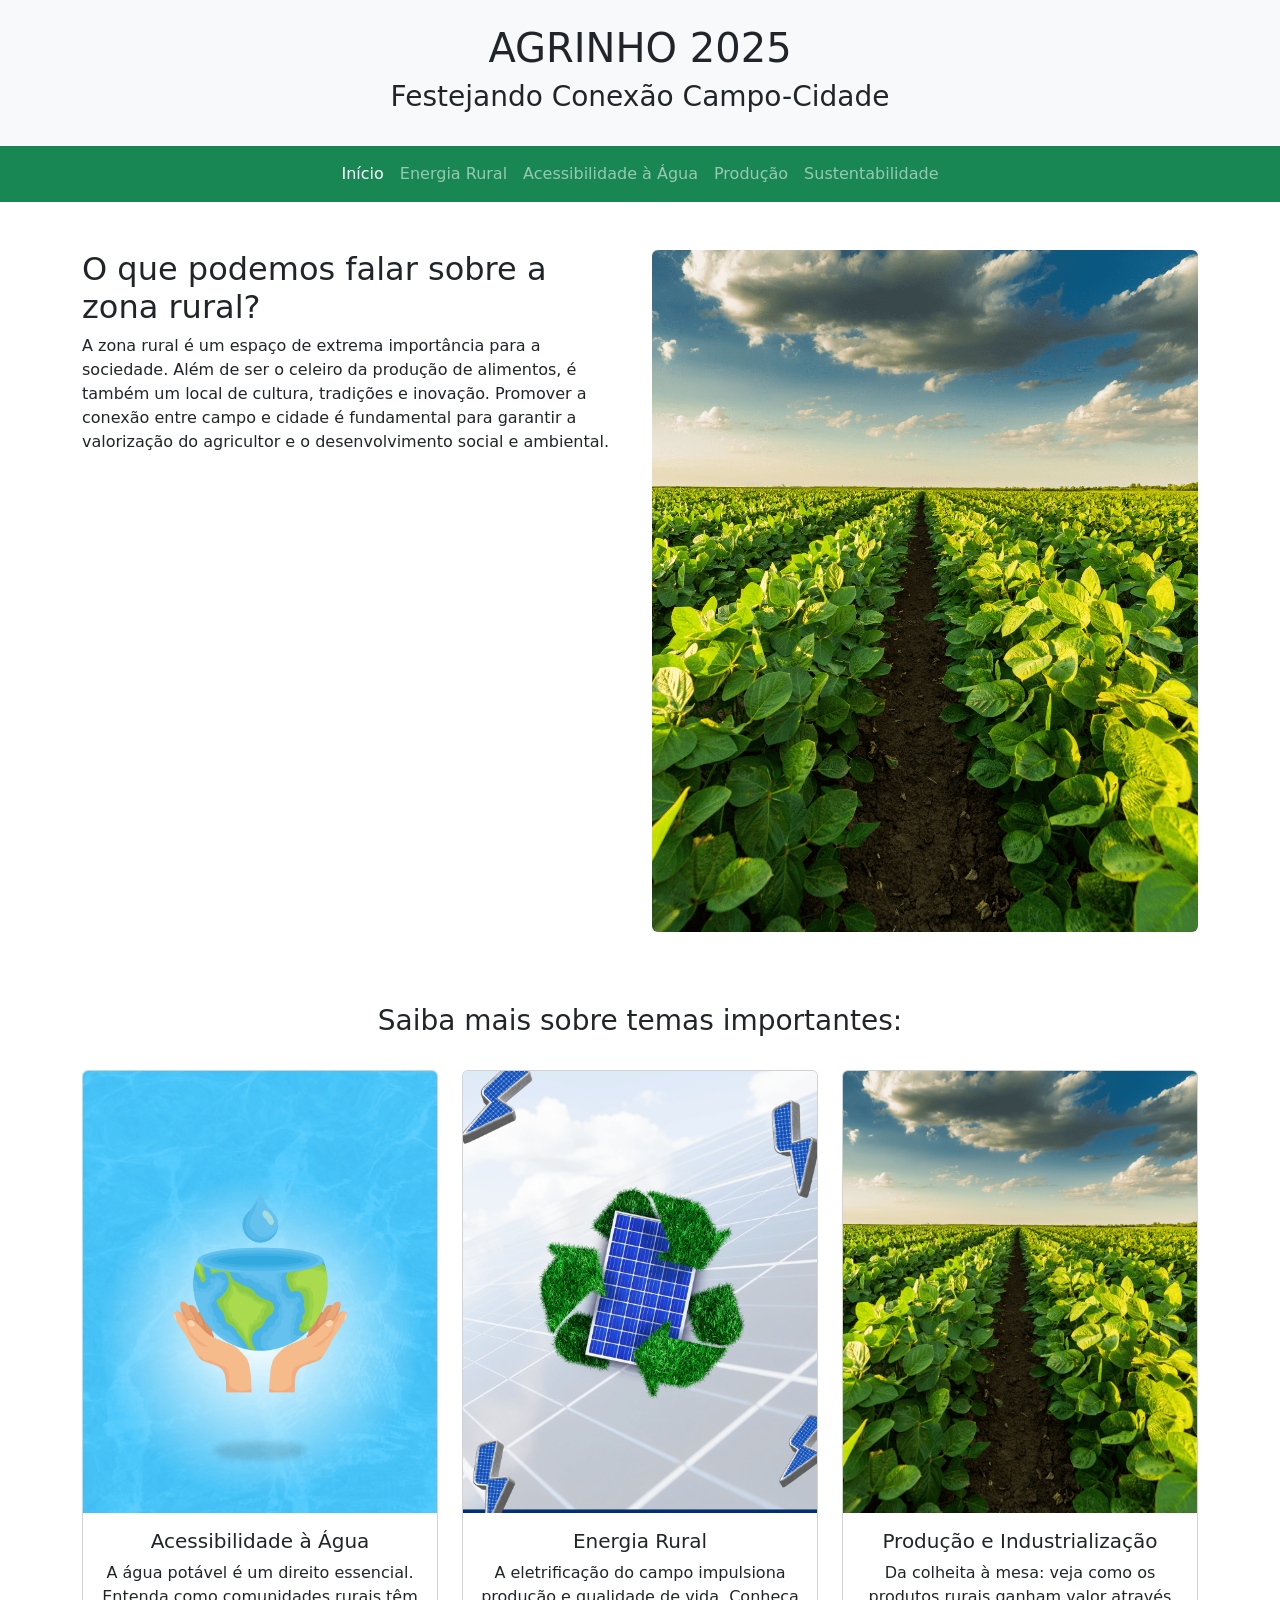
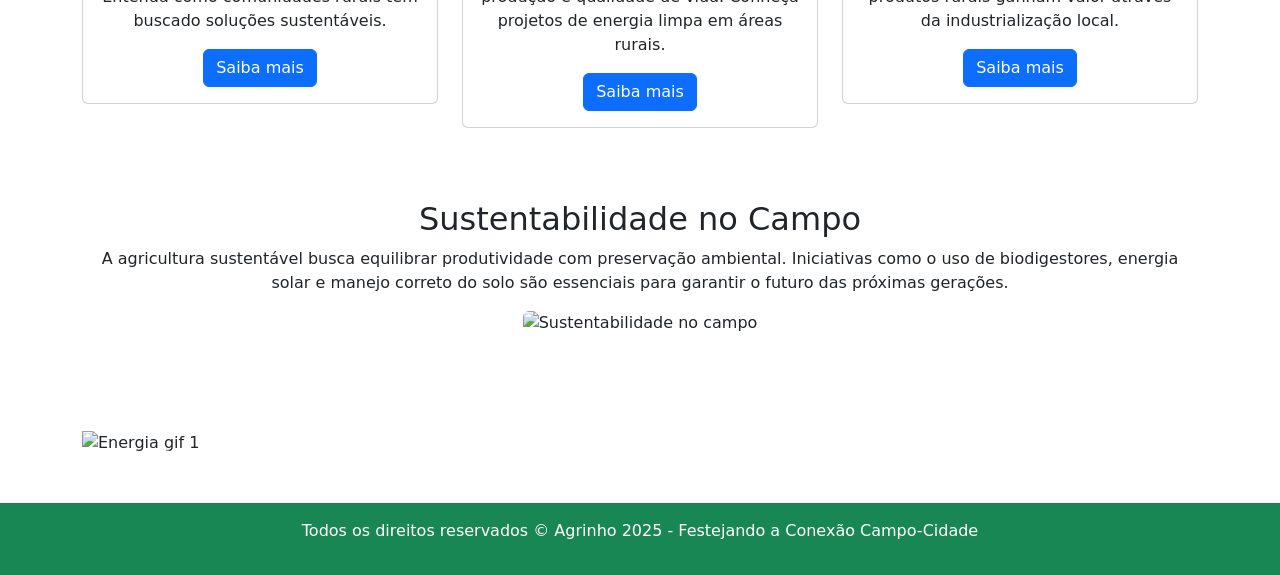
==== index.html @ 3108fe9c "Add files via upload" ====
<!DOCTYPE html>
<html lang="pt-BR">

<head>
    <meta charset="UTF-8">
    <meta name="viewport" content="width=device-width, initial-scale=1.0">
    <title>Agrinho 2025</title>
    <link href="https://cdn.jsdelivr.net/npm/bootstrap@5.3.5/dist/css/bootstrap.min.css" rel="stylesheet">
    <link rel="stylesheet" href="style.css">
</head>

<body>
    <!--Apresentação do tema-->
    <section class="cabecalho text-center p-4 bg-light">
        <h1>AGRINHO 2025</h1>
        <h3>Festejando Conexão Campo-Cidade</h3>
    </section>

    <!--Menu de navegação-->
    <nav class="navbar navbar-expand-lg bg-success navbar-dark">
        <div class="container-fluid">
            <button class="navbar-toggler" type="button" data-bs-toggle="collapse" data-bs-target="#navbarNav">
                <span class="navbar-toggler-icon"></span>
            </button>
            <div class="collapse navbar-collapse justify-content-center" id="navbarNav">
                <ul class="navbar-nav">
                    <li class="nav-item"><a class="nav-link active" href="#">Início</a></li>
                    <li class="nav-item"><a class="nav-link" href="#energia">Energia Rural</a></li>
                    <li class="nav-item"><a class="nav-link" href="#agua">Acessibilidade à Água</a></li>
                    <li class="nav-item"><a class="nav-link" href="#producao">Produção</a></li>
                    <li class="nav-item"><a class="nav-link" href="#sustentabilidade">Sustentabilidade</a></li>
                </ul>
            </div>
        </div>
    </nav>

    <!-- Seção introdutória -->
    <section class="container py-5">
        <div class="row">
            <div class="col-md-6">
                <h2>O que podemos falar sobre a zona rural?</h2>
                <p>A zona rural é um espaço de extrema importância para a sociedade. Além de ser o celeiro da produção de alimentos, é também um local de cultura, tradições e inovação. Promover a conexão entre campo e cidade é fundamental para garantir a valorização do agricultor e o desenvolvimento social e ambiental.</p>
            </div>
            <div class="col-md-6 text-center">
                <img src="./assets/image/agro.png" class="img-fluid rounded" alt="Plantacao representando a zona rural">
            </div>
        </div>
    </section>

    <!-- Seções informativas -->
    <section class="container text-center py-4">
        <h3>Saiba mais sobre temas importantes:</h3>
        <div class="row pt-4">
            <div class="col-md-4">
                <div class="card">
                    <img src="./assets/image/energia sus (1).png" class="card-img-top" alt="Imagem sobre água">
                    <div class="card-body">
                        <h5 class="card-title">Acessibilidade à Água</h5>
                        <p class="card-text">A água potável é um direito essencial. Entenda como comunidades rurais têm buscado soluções sustentáveis.</p>
                        <a href="#agua" class="btn btn-primary">Saiba mais</a>
                    </div>
                </div>
            </div>
            <div class="col-md-4">
                <div class="card">
                    <img src="./assets/image/energia sus.png" class="card-img-top" alt="Imagem sobre energia">
                    <div class="card-body">
                        <h5 class="card-title">Energia Rural</h5>
                        <p class="card-text">A eletrificação do campo impulsiona produção e qualidade de vida. Conheça projetos de energia limpa em áreas rurais.</p>
                        <a href="#energia" class="btn btn-primary">Saiba mais</a>
                    </div>
                </div>
            </div>
            <div class="col-md-4">
                <div class="card">
                    <img src="./assets/image/agro.png" class="card-img-top" alt="Imagem da produção rural">
                    <div class="card-body">
                        <h5 class="card-title">Produção e Industrialização</h5>
                        <p class="card-text">Da colheita à mesa: veja como os produtos rurais ganham valor através da industrialização local.</p>
                        <a href="#producao" class="btn btn-primary">Saiba mais</a>
                    </div>
                </div>
            </div>
        </div>
    </section>

    <!-- Seção de sustentabilidade -->
    <section id="sustentabilidade" class="container py-5">
        <h2 class="text-center">Sustentabilidade no Campo</h2>
        <p class="text-center">A agricultura sustentável busca equilibrar produtividade com preservação ambiental. Iniciativas como o uso de biodigestores, energia solar e manejo correto do solo são essenciais para garantir o futuro das próximas gerações.</p>
        <div class="text-center">
            <img src="./assets/image/sustentavel.jpg" alt="Sustentabilidade no campo" class="img-fluid rounded">
        </div>
    </section>

    <!-- Carrossel de imagens -->
    <section class="container py-5">
        <div id="carouselExample" class="carousel slide">
            <div class="carousel-inner">
                <div class="carousel-item active">
                    <img src="./assets/image/Energy (1).gif" class="d-block w-100" alt="Energia gif 1">
                </div>
                <div class="carousel-item">
                    <img src="./assets/image/Energy.gif" class="d-block w-100" alt="Energia gif 2">
                </div>
            </div>
            <button class="carousel-control-prev" type="button" data-bs-target="#carouselExample" data-bs-slide="prev">
                <span class="carousel-control-prev-icon"></span>
            </button>
            <button class="carousel-control-next" type="button" data-bs-target="#carouselExample" data-bs-slide="next">
                <span class="carousel-control-next-icon"></span>
            </button>
        </div>
    </section>

    <!-- Rodapé -->
    <footer class="footer bg-success text-white text-center p-3">
        <p>Todos os direitos reservados &copy; Agrinho 2025 - Festejando a Conexão Campo-Cidade</p>
    </footer>

    <script src="https://cdn.jsdelivr.net/npm/bootstrap@5.3.5/dist/js/bootstrap.bundle.min.js"></script>
</body>

</html>
---- style.css ----
<!DOCTYPE html>
<html lang="en">

<head>
    <meta charset="UTF-8">
    <meta name="viewport" content="width=device-width, initial-scale=1.0">
    <title>Document</title>
    <link href="https://cdn.jsdelivr.net/npm/bootstrap@5.3.5/dist/css/bootstrap.min.css" rel="stylesheet"
        integrity="sha384-SgOJa3DmI69IUzQ2PVdRZhwQ+dy64/BUtbMJw1MZ8t5HZApcHrRKUc4W0kG879m7" crossorigin="anonymous">
    <link rel="stylesheet" href="style.css">
</head>

<body>
    <!--Apresentação do tema-->
    <section class="cabecalho">
        <h1>AGRINHO 2025</h1>
        <h3>Festejando Conexão Campo Cidade</h3>
    </section>

    <!--cabeçalho do site-->
    <nav class="navbar navbar-expand-lg bg-success">
        <div class="container-fluid ">
            <button class="navbar-toggler" type="button" data-bs-toggle="collapse" data-bs-target="#navbarNav"
                aria-controls="navbarNav" aria-expanded="false" aria-label="Toggle navigation">
                <span class="navbar-toggler-icon"></span>
            </button>
            <div class="collapse navbar-collapse justify-content-center" id="navbarNav">
                <ul class="navbar-nav">
                    <li class="nav-item">
                        <a class="nav-link active text-white" aria-current="page" href="index.html">Página Inicial |</a>
                    </li>
                    <li class="nav-item">
                        <a class="nav-link text-white" href="energia.html">Energia Rural |</a>
                    </li>
                    <li class="nav-item">
                        <a class="nav-link text-white" href="agua.html">Acessibilidade a Água |</a>
                    </li>
                    <li class="nav-item">
                        <a class="nav-link text-white" href="producao.html">Produção</a>
                    </li>
                </ul>
            </div>
        </div>
    </nav>

    <!-- Primeira seção a ser dividida-->
    <div class="container">
        <div class="row pt-5">
            <div class="col ">
                <div>
                    <h2>O que podemos falar sobre a zona rural?</h2>
                    <p class="alinha">Fica claro que, muitas vezes, a desinformação sobre os produtos gerados no campo
                        impede que os
                        moradores das cidades compreendam todo o valor e o esforço envolvidos na produção rural. Essa
                        falta
                        de conhecimento pode gerar preconceitos, desvalorização dos alimentos e até desperdício.
                        Promover a
                        conexão entre o campo e a cidade, por meio de campanhas educativas e feiras de produtores, é
                        fundamental para valorizar o trabalho do agricultor e incentivar o consumo consciente.
                    </p>
                </div>
            </div>
            <div class="col text-center">
                <div>
                    <img class="img-agro br-3" src="./assets/image/agro.png" alt="Imagem representativa de plantação.">
                </div>
            </div>
        </div>
        <div class="row pt-5">
            <h3 class="text-center pb-3">Saiba um pouco mais sobre cada área.</h3>
            <div class="col">
                <div class="card" style="width: 18rem;">
                    <img src="./assets/image/energia sus (1).png" class="img-card card-img-top" alt="...">
                    <div class="card-body">
                        <h5 class="card-title">Acessibilidade a água</h5>
                        <p class="card-text">Some quick example text to build on the card title and make up the bulk of
                            the card's content.</p>
                        <a href="#" class="btn btn-primary">Saiba mais sobre:</a>
                    </div>
                </div>
            </div>
            <div class="col">
                <div class="card" style="width: 18rem;">
                    <img src="./assets/image/energia sus.png" class="img-card card-img-top" alt="...">
                    <div class="card-body">
                        <h5 class="card-title">Energia rural</h5>
                        <p class="card-text">Some quick example text to build on the card title and make up the bulk of
                            the card's content.</p>
                        <a href="#" class="btn btn-primary">Saiba mais sobre:</a>
                    </div>
                </div>
            </div>
            <div class="col">
                <div class="card" style="width: 18rem;">
                    <img src="./assets/image/agro.png" class="img-card card-img-top" alt="...">
                    <div class="card-body">
                        <h5 class="card-title">Produção e industrialização</h5>
                        <p class="card-text">Some quick example text to build on the card title and make up the bulk of
                            the card's content.</p>
                        <a href="#" class="btn btn-primary">Saiba mais sobre:</a>
                    </div>
                </div>
            </div>
        </div>

        <div id="carouselExample" class="carousel slide pt-4 pb-3">
            <div class="carousel-inner">
                <div class="carousel-item active">
                    <img src="./assets/image/Energy (1).gif" class="img-slide d-block w-100" alt="...">
                </div>
                <div class="carousel-item">
                    <img src="./assets/image/Energy.gif" class=" img-slide d-block w-100" alt="...">
                </div>
            </div>
            <button class="carousel-control-prev" type="button" data-bs-target="#carouselExample" data-bs-slide="prev">
                <span class="carousel-control-prev-icon" aria-hidden="true"></span>
                <span class="visually-hidden">Previous</span>
            </button>
            <button class="carousel-control-next" type="button" data-bs-target="#carouselExample" data-bs-slide="next">
                <span class="carousel-control-next-icon" aria-hidden="true"></span>
                <span class="visually-hidden">Next</span>
            </button>
        </div>
    </div>
    <div class="footer ">
        <p>Todos os direitos reservados para agrinho 2025 - Festejando a conexão campo cidade.</p>
    </div>

    <script src="https://cdn.jsdelivr.net/npm/bootstrap@5.3.5/dist/js/bootstrap.bundle.min.js"
        integrity="sha384-k6d4wzSIapyDyv1kpU366/PK5hCdSbCRGRCMv+eplOQJWyd1fbcAu9OCUj5zNLiq"
        crossorigin="anonymous"></script>
</body>

</html>
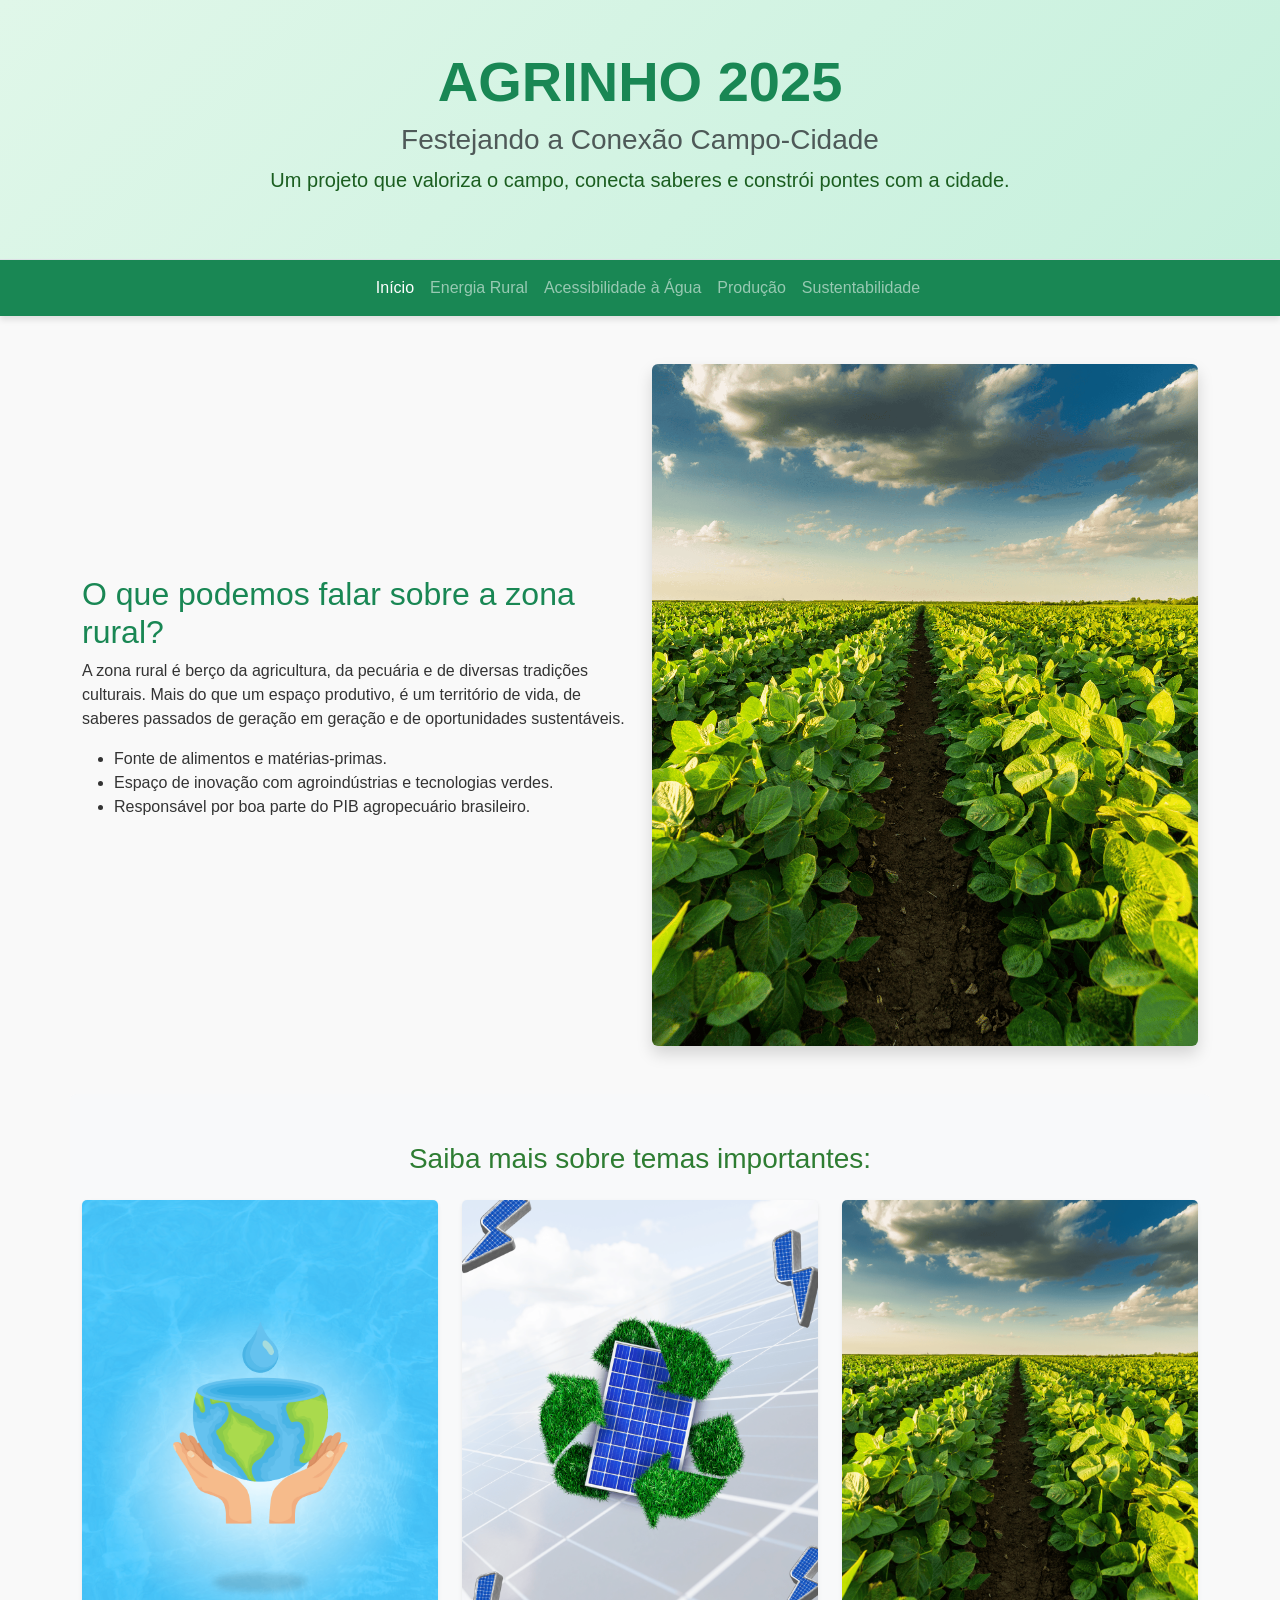
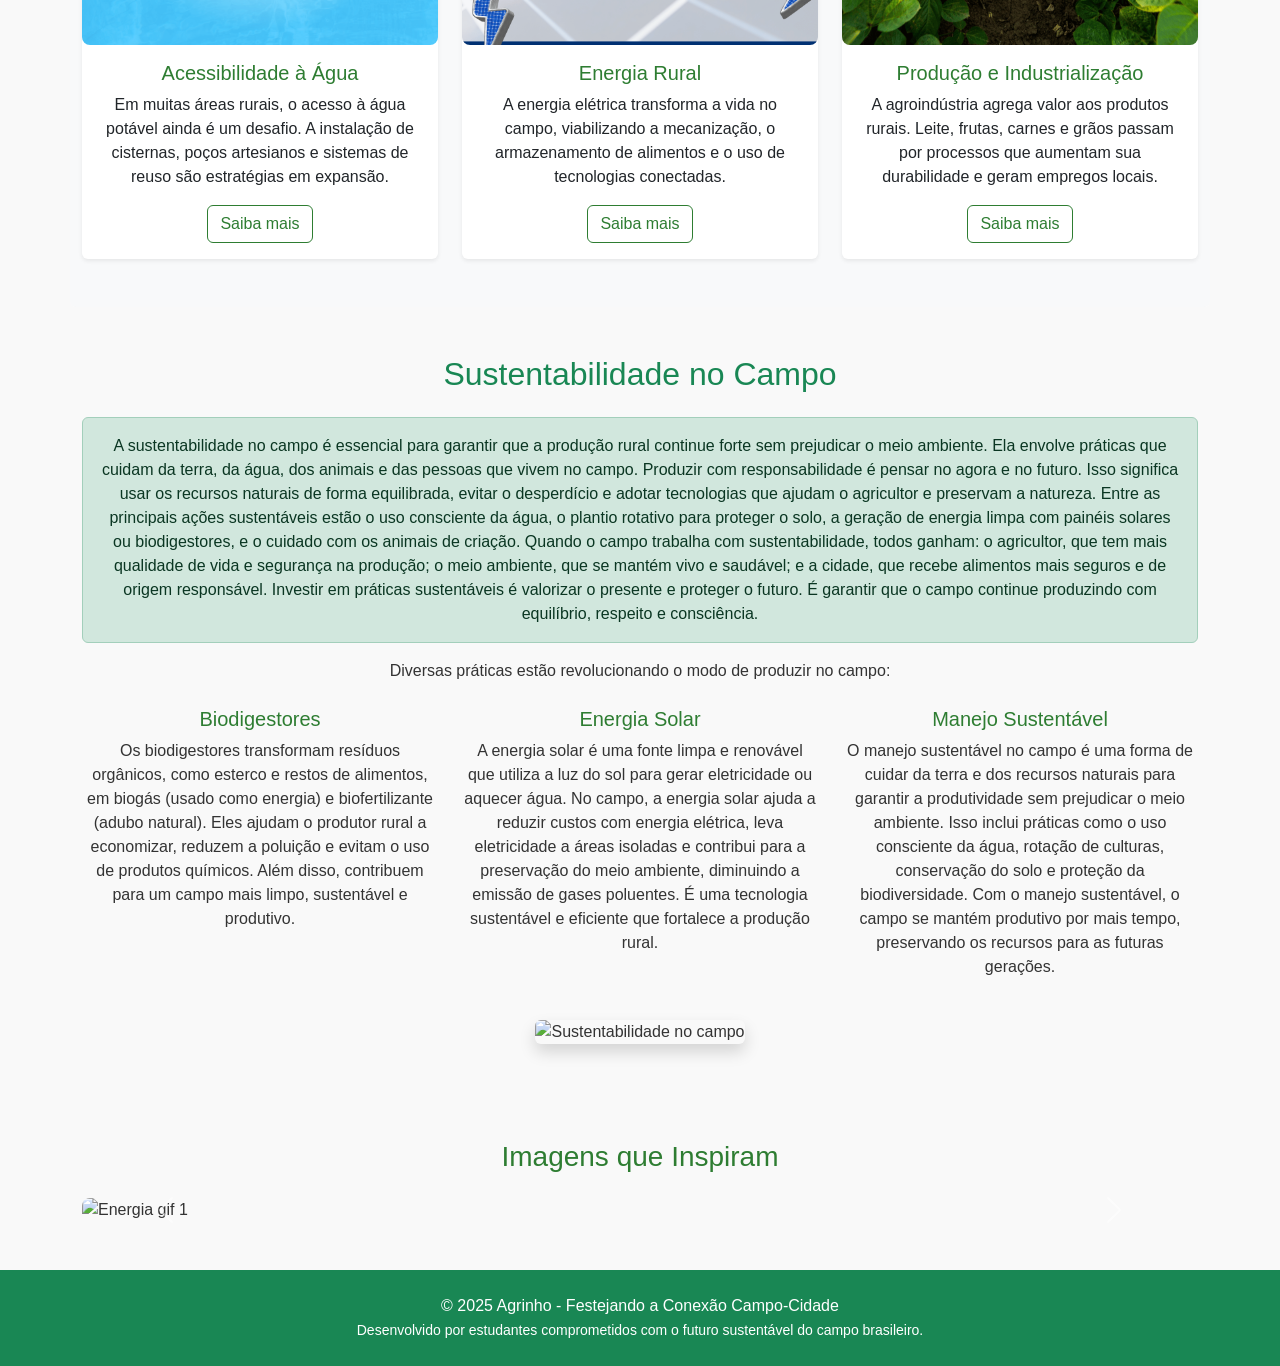
==== commit 91b0ed3f: "Add files via upload" ====
--- a/index.html
+++ b/index.html
@@ -10,15 +10,17 @@
 </head>
 
 <body>
-    <!--Apresentação do tema-->
-    <section class="cabecalho text-center p-4 bg-light">
-        <h1>AGRINHO 2025</h1>
-        <h3>Festejando Conexão Campo-Cidade</h3>
+    <!-- Cabeçalho -->
+    <section class="cabecalho text-center p-5 bg-light border-bottom shadow-sm">
+        <h1 class="display-4 text-success fw-bold">AGRINHO 2025</h1>
+        <h3 class="text-muted">Festejando a Conexão Campo-Cidade</h3>
+        <p class="lead">Um projeto que valoriza o campo, conecta saberes e constrói pontes com a cidade.</p>
     </section>
 
-    <!--Menu de navegação-->
-    <nav class="navbar navbar-expand-lg bg-success navbar-dark">
+    <!-- Navegação -->
+    <nav class="navbar navbar-expand-lg navbar-dark bg-success sticky-top">
         <div class="container-fluid">
+            <a class="navbar-brand fw-bold" href="#"></a>
             <button class="navbar-toggler" type="button" data-bs-toggle="collapse" data-bs-target="#navbarNav">
                 <span class="navbar-toggler-icon"></span>
             </button>
@@ -34,69 +36,105 @@
         </div>
     </nav>
 
-    <!-- Seção introdutória -->
+    <!-- Introdução -->
     <section class="container py-5">
-        <div class="row">
+        <div class="row align-items-center">
             <div class="col-md-6">
-                <h2>O que podemos falar sobre a zona rural?</h2>
-                <p>A zona rural é um espaço de extrema importância para a sociedade. Além de ser o celeiro da produção de alimentos, é também um local de cultura, tradições e inovação. Promover a conexão entre campo e cidade é fundamental para garantir a valorização do agricultor e o desenvolvimento social e ambiental.</p>
+                <h2 class="text-success">O que podemos falar sobre a zona rural?</h2>
+                <p>A zona rural é berço da agricultura, da pecuária e de diversas tradições culturais. Mais do que um espaço produtivo, é um território de vida, de saberes passados de geração em geração e de oportunidades sustentáveis.</p>
+                <ul>
+                    <li>Fonte de alimentos e matérias-primas.</li>
+                    <li>Espaço de inovação com agroindústrias e tecnologias verdes.</li>
+                    <li>Responsável por boa parte do PIB agropecuário brasileiro.</li>
+                </ul>
             </div>
             <div class="col-md-6 text-center">
-                <img src="./assets/image/agro.png" class="img-fluid rounded" alt="Plantacao representando a zona rural">
+                <img src="./assets/image/agro.png" class="img-fluid rounded shadow" alt="Plantação representando a zona rural">
             </div>
         </div>
     </section>
 
-    <!-- Seções informativas -->
-    <section class="container text-center py-4">
-        <h3>Saiba mais sobre temas importantes:</h3>
-        <div class="row pt-4">
-            <div class="col-md-4">
-                <div class="card">
+    <!-- Cards informativos -->
+    <section class="container text-center py-5 bg-light rounded">
+        <h3 class="mb-4">Saiba mais sobre temas importantes:</h3>
+        <div class="row g-4">
+            <div class="col-md-4" id="agua">
+                <div class="card h-100 shadow-sm">
                     <img src="./assets/image/energia sus (1).png" class="card-img-top" alt="Imagem sobre água">
                     <div class="card-body">
                         <h5 class="card-title">Acessibilidade à Água</h5>
-                        <p class="card-text">A água potável é um direito essencial. Entenda como comunidades rurais têm buscado soluções sustentáveis.</p>
-                        <a href="#agua" class="btn btn-primary">Saiba mais</a>
+                        <p class="card-text">Em muitas áreas rurais, o acesso à água potável ainda é um desafio. A instalação de cisternas, poços artesianos e sistemas de reuso são estratégias em expansão.</p>
+                        <a href="https://www.sedest.pr.gov.br/Pagina/Agua-no-Campo" class="btn btn-outline-primary">Saiba mais</a>
                     </div>
                 </div>
             </div>
-            <div class="col-md-4">
-                <div class="card">
+            <div class="col-md-4" id="energia">
+                <div class="card h-100 shadow-sm">
                     <img src="./assets/image/energia sus.png" class="card-img-top" alt="Imagem sobre energia">
                     <div class="card-body">
                         <h5 class="card-title">Energia Rural</h5>
-                        <p class="card-text">A eletrificação do campo impulsiona produção e qualidade de vida. Conheça projetos de energia limpa em áreas rurais.</p>
-                        <a href="#energia" class="btn btn-primary">Saiba mais</a>
+                        <p class="card-text">A energia elétrica transforma a vida no campo, viabilizando a mecanização, o armazenamento de alimentos e o uso de tecnologias conectadas.</p>
+                        <a href="https://esferaenergia.com.br/blog/gestao-empresarial/energia-rural/" class="btn btn-outline-primary">Saiba mais</a>
                     </div>
                 </div>
             </div>
-            <div class="col-md-4">
-                <div class="card">
+            <div class="col-md-4" id="producao">
+                <div class="card h-100 shadow-sm">
                     <img src="./assets/image/agro.png" class="card-img-top" alt="Imagem da produção rural">
                     <div class="card-body">
                         <h5 class="card-title">Produção e Industrialização</h5>
-                        <p class="card-text">Da colheita à mesa: veja como os produtos rurais ganham valor através da industrialização local.</p>
-                        <a href="#producao" class="btn btn-primary">Saiba mais</a>
+                        <p class="card-text">A agroindústria agrega valor aos produtos rurais. Leite, frutas, carnes e grãos passam por processos que aumentam sua durabilidade e geram empregos locais.</p>
+                        <a href="https://www.scielo.br/j/rep/a/XHVvkRkyPtpX6Ryb8p5hycd/?lang=pt" class="btn btn-outline-primary">Saiba mais</a>
                     </div>
                 </div>
             </div>
         </div>
     </section>
 
-    <!-- Seção de sustentabilidade -->
+    <!-- Sustentabilidade -->
     <section id="sustentabilidade" class="container py-5">
-        <h2 class="text-center">Sustentabilidade no Campo</h2>
-        <p class="text-center">A agricultura sustentável busca equilibrar produtividade com preservação ambiental. Iniciativas como o uso de biodigestores, energia solar e manejo correto do solo são essenciais para garantir o futuro das próximas gerações.</p>
-        <div class="text-center">
-            <img src="./assets/image/sustentavel.jpg" alt="Sustentabilidade no campo" class="img-fluid rounded">
+        <h2 class="text-center text-success mb-4">Sustentabilidade no Campo</h2>
+        <div class="alert alert-success text-center" role="alert">
+            
+            A sustentabilidade no campo é essencial para garantir que a produção rural continue forte sem prejudicar o meio ambiente. Ela envolve práticas que cuidam da terra, da água, dos animais e das pessoas que vivem no campo.
+            
+            Produzir com responsabilidade é pensar no agora e no futuro. Isso significa usar os recursos naturais de forma equilibrada, evitar o desperdício e adotar tecnologias que ajudam o agricultor e preservam a natureza. Entre as principais ações sustentáveis estão o uso consciente da água, o plantio rotativo para proteger o solo, a geração de energia limpa com painéis solares ou biodigestores, e o cuidado com os animais de criação.
+            
+            Quando o campo trabalha com sustentabilidade, todos ganham: o agricultor, que tem mais qualidade de vida e segurança na produção; o meio ambiente, que se mantém vivo e saudável; e a cidade, que recebe alimentos mais seguros e de origem responsável.
+            
+            Investir em práticas sustentáveis é valorizar o presente e proteger o futuro. É garantir que o campo continue produzindo com equilíbrio, respeito e consciência.
+        </div>
+        <p class="text-center">Diversas práticas estão revolucionando o modo de produzir no campo:</p>
+        <div class="row text-center mt-4">
+            <div class="col-md-4">
+                <h5>Biodigestores</h5>
+                <p>Os biodigestores transformam resíduos orgânicos, como esterco e restos de alimentos, em biogás (usado como energia)
+                     e biofertilizante (adubo natural). Eles ajudam o produtor rural a economizar, reduzem a poluição e evitam o uso de produtos químicos.
+                      Além disso, contribuem para um campo mais limpo, sustentável e produtivo.</p>
+            </div>
+            <div class="col-md-4">
+                <h5>Energia Solar</h5>
+                <p>A energia solar é uma fonte limpa e renovável que utiliza a luz do sol para gerar eletricidade ou aquecer água.
+                     No campo, a energia solar ajuda a reduzir custos com energia elétrica,
+                      leva eletricidade a áreas isoladas e contribui para a preservação do meio ambiente, diminuindo a emissão de gases poluentes.
+                       É uma tecnologia sustentável e eficiente que fortalece a produção rural.</p>
+            </div>
+            <div class="col-md-4">
+                <h5>Manejo Sustentável</h5>
+                <p>O manejo sustentável no campo é uma forma de cuidar da terra e dos recursos naturais para garantir a produtividade sem prejudicar o meio ambiente. Isso inclui práticas como o uso consciente da água, rotação de culturas, conservação do solo e proteção da biodiversidade. 
+                    Com o manejo sustentável, o campo se mantém produtivo por mais tempo, preservando os recursos para as futuras gerações.</p>
+            </div>
+        </div>
+        <div class="text-center mt-4">
+            <img src="./assets/image/sustentavel.jpg" alt="Sustentabilidade no campo" class="img-fluid rounded shadow">
         </div>
     </section>
 
-    <!-- Carrossel de imagens -->
+    <!-- Carrossel -->
     <section class="container py-5">
+        <h3 class="text-center mb-4">Imagens que Inspiram</h3>
         <div id="carouselExample" class="carousel slide">
-            <div class="carousel-inner">
+            <div class="carousel-inner rounded">
                 <div class="carousel-item active">
                     <img src="./assets/image/Energy (1).gif" class="d-block w-100" alt="Energia gif 1">
                 </div>
@@ -114,12 +152,12 @@
     </section>
 
     <!-- Rodapé -->
-    <footer class="footer bg-success text-white text-center p-3">
-        <p>Todos os direitos reservados &copy; Agrinho 2025 - Festejando a Conexão Campo-Cidade</p>
+    <footer class="footer bg-success text-white text-center p-4">
+        <p class="mb-0">© 2025 Agrinho - Festejando a Conexão Campo-Cidade</p>
+        <small>Desenvolvido por estudantes comprometidos com o futuro sustentável do campo brasileiro.</small>
     </footer>
 
     <script src="https://cdn.jsdelivr.net/npm/bootstrap@5.3.5/dist/js/bootstrap.bundle.min.js"></script>
 </body>
 
 </html>
-
--- a/style.css
+++ b/style.css
@@ -1,134 +1,74 @@
-<!DOCTYPE html>
-<html lang="en">
+/* Geral */
+body {
+    font-family: 'Segoe UI', Tahoma, Geneva, Verdana, sans-serif;
+    background-color: #f9f9f9;
+    color: #333;
+}
 
-<head>
-    <meta charset="UTF-8">
-    <meta name="viewport" content="width=device-width, initial-scale=1.0">
-    <title>Document</title>
-    <link href="https://cdn.jsdelivr.net/npm/bootstrap@5.3.5/dist/css/bootstrap.min.css" rel="stylesheet"
-        integrity="sha384-SgOJa3DmI69IUzQ2PVdRZhwQ+dy64/BUtbMJw1MZ8t5HZApcHrRKUc4W0kG879m7" crossorigin="anonymous">
-    <link rel="stylesheet" href="style.css">
-</head>
+/* Cabeçalho */
+.cabecalho {
+    background: linear-gradient(135deg, #e0f7e9, #c6f0dd);
+    color: #1b5e20;
+}
 
-<body>
-    <!--Apresentação do tema-->
-    <section class="cabecalho">
-        <h1>AGRINHO 2025</h1>
-        <h3>Festejando Conexão Campo Cidade</h3>
-    </section>
+/* Navegação */
+.navbar {
+    box-shadow: 0 4px 6px rgba(0, 0, 0, 0.1);
+}
+.nav-link {
+    font-weight: 500;
+    transition: 0.3s;
+}
+.nav-link:hover {
+    color: #ffc107 !important;
+}
 
-    <!--cabeçalho do site-->
-    <nav class="navbar navbar-expand-lg bg-success">
-        <div class="container-fluid ">
-            <button class="navbar-toggler" type="button" data-bs-toggle="collapse" data-bs-target="#navbarNav"
-                aria-controls="navbarNav" aria-expanded="false" aria-label="Toggle navigation">
-                <span class="navbar-toggler-icon"></span>
-            </button>
-            <div class="collapse navbar-collapse justify-content-center" id="navbarNav">
-                <ul class="navbar-nav">
-                    <li class="nav-item">
-                        <a class="nav-link active text-white" aria-current="page" href="index.html">Página Inicial |</a>
-                    </li>
-                    <li class="nav-item">
-                        <a class="nav-link text-white" href="energia.html">Energia Rural |</a>
-                    </li>
-                    <li class="nav-item">
-                        <a class="nav-link text-white" href="agua.html">Acessibilidade a Água |</a>
-                    </li>
-                    <li class="nav-item">
-                        <a class="nav-link text-white" href="producao.html">Produção</a>
-                    </li>
-                </ul>
-            </div>
-        </div>
-    </nav>
+/* Cards */
+.card {
+    border: none;
+    transition: transform 0.3s ease;
+}
+.card:hover {
+    transform: scale(1.03);
+    box-shadow: 0 4px 16px rgba(0, 0, 0, 0.2);
+}
+.card-title {
+    color: #2e7d32;
+}
 
-    <!-- Primeira seção a ser dividida-->
-    <div class="container">
-        <div class="row pt-5">
-            <div class="col ">
-                <div>
-                    <h2>O que podemos falar sobre a zona rural?</h2>
-                    <p class="alinha">Fica claro que, muitas vezes, a desinformação sobre os produtos gerados no campo
-                        impede que os
-                        moradores das cidades compreendam todo o valor e o esforço envolvidos na produção rural. Essa
-                        falta
-                        de conhecimento pode gerar preconceitos, desvalorização dos alimentos e até desperdício.
-                        Promover a
-                        conexão entre o campo e a cidade, por meio de campanhas educativas e feiras de produtores, é
-                        fundamental para valorizar o trabalho do agricultor e incentivar o consumo consciente.
-                    </p>
-                </div>
-            </div>
-            <div class="col text-center">
-                <div>
-                    <img class="img-agro br-3" src="./assets/image/agro.png" alt="Imagem representativa de plantação.">
-                </div>
-            </div>
-        </div>
-        <div class="row pt-5">
-            <h3 class="text-center pb-3">Saiba um pouco mais sobre cada área.</h3>
-            <div class="col">
-                <div class="card" style="width: 18rem;">
-                    <img src="./assets/image/energia sus (1).png" class="img-card card-img-top" alt="...">
-                    <div class="card-body">
-                        <h5 class="card-title">Acessibilidade a água</h5>
-                        <p class="card-text">Some quick example text to build on the card title and make up the bulk of
-                            the card's content.</p>
-                        <a href="#" class="btn btn-primary">Saiba mais sobre:</a>
-                    </div>
-                </div>
-            </div>
-            <div class="col">
-                <div class="card" style="width: 18rem;">
-                    <img src="./assets/image/energia sus.png" class="img-card card-img-top" alt="...">
-                    <div class="card-body">
-                        <h5 class="card-title">Energia rural</h5>
-                        <p class="card-text">Some quick example text to build on the card title and make up the bulk of
-                            the card's content.</p>
-                        <a href="#" class="btn btn-primary">Saiba mais sobre:</a>
-                    </div>
-                </div>
-            </div>
-            <div class="col">
-                <div class="card" style="width: 18rem;">
-                    <img src="./assets/image/agro.png" class="img-card card-img-top" alt="...">
-                    <div class="card-body">
-                        <h5 class="card-title">Produção e industrialização</h5>
-                        <p class="card-text">Some quick example text to build on the card title and make up the bulk of
-                            the card's content.</p>
-                        <a href="#" class="btn btn-primary">Saiba mais sobre:</a>
-                    </div>
-                </div>
-            </div>
-        </div>
+/* Seções */
+section {
+    scroll-margin-top: 80px;
+}
+h2, h3, h5 {
+    color: #2e7d32;
+}
 
-        <div id="carouselExample" class="carousel slide pt-4 pb-3">
-            <div class="carousel-inner">
-                <div class="carousel-item active">
-                    <img src="./assets/image/Energy (1).gif" class="img-slide d-block w-100" alt="...">
-                </div>
-                <div class="carousel-item">
-                    <img src="./assets/image/Energy.gif" class=" img-slide d-block w-100" alt="...">
-                </div>
-            </div>
-            <button class="carousel-control-prev" type="button" data-bs-target="#carouselExample" data-bs-slide="prev">
-                <span class="carousel-control-prev-icon" aria-hidden="true"></span>
-                <span class="visually-hidden">Previous</span>
-            </button>
-            <button class="carousel-control-next" type="button" data-bs-target="#carouselExample" data-bs-slide="next">
-                <span class="carousel-control-next-icon" aria-hidden="true"></span>
-                <span class="visually-hidden">Next</span>
-            </button>
-        </div>
-    </div>
-    <div class="footer ">
-        <p>Todos os direitos reservados para agrinho 2025 - Festejando a conexão campo cidade.</p>
-    </div>
+/* Rodapé */
+.footer {
+    background-color: #1b5e20;
+    color: white;
+}
 
-    <script src="https://cdn.jsdelivr.net/npm/bootstrap@5.3.5/dist/js/bootstrap.bundle.min.js"
-        integrity="sha384-k6d4wzSIapyDyv1kpU366/PK5hCdSbCRGRCMv+eplOQJWyd1fbcAu9OCUj5zNLiq"
-        crossorigin="anonymous"></script>
-</body>
+/* Imagens */
+img {
+    max-width: 100%;
+    height: auto;
+    border-radius: 8px;
+}
 
-</html>+/* Carrossel */
+.carousel-inner img {
+    border-radius: 8px;
+}
+
+/* Botões */
+.btn-outline-primary {
+    border-color: #2e7d32;
+    color: #2e7d32;
+}
+.btn-outline-primary:hover {
+    background-color: #2e7d32;
+    color: white;
+}
+
